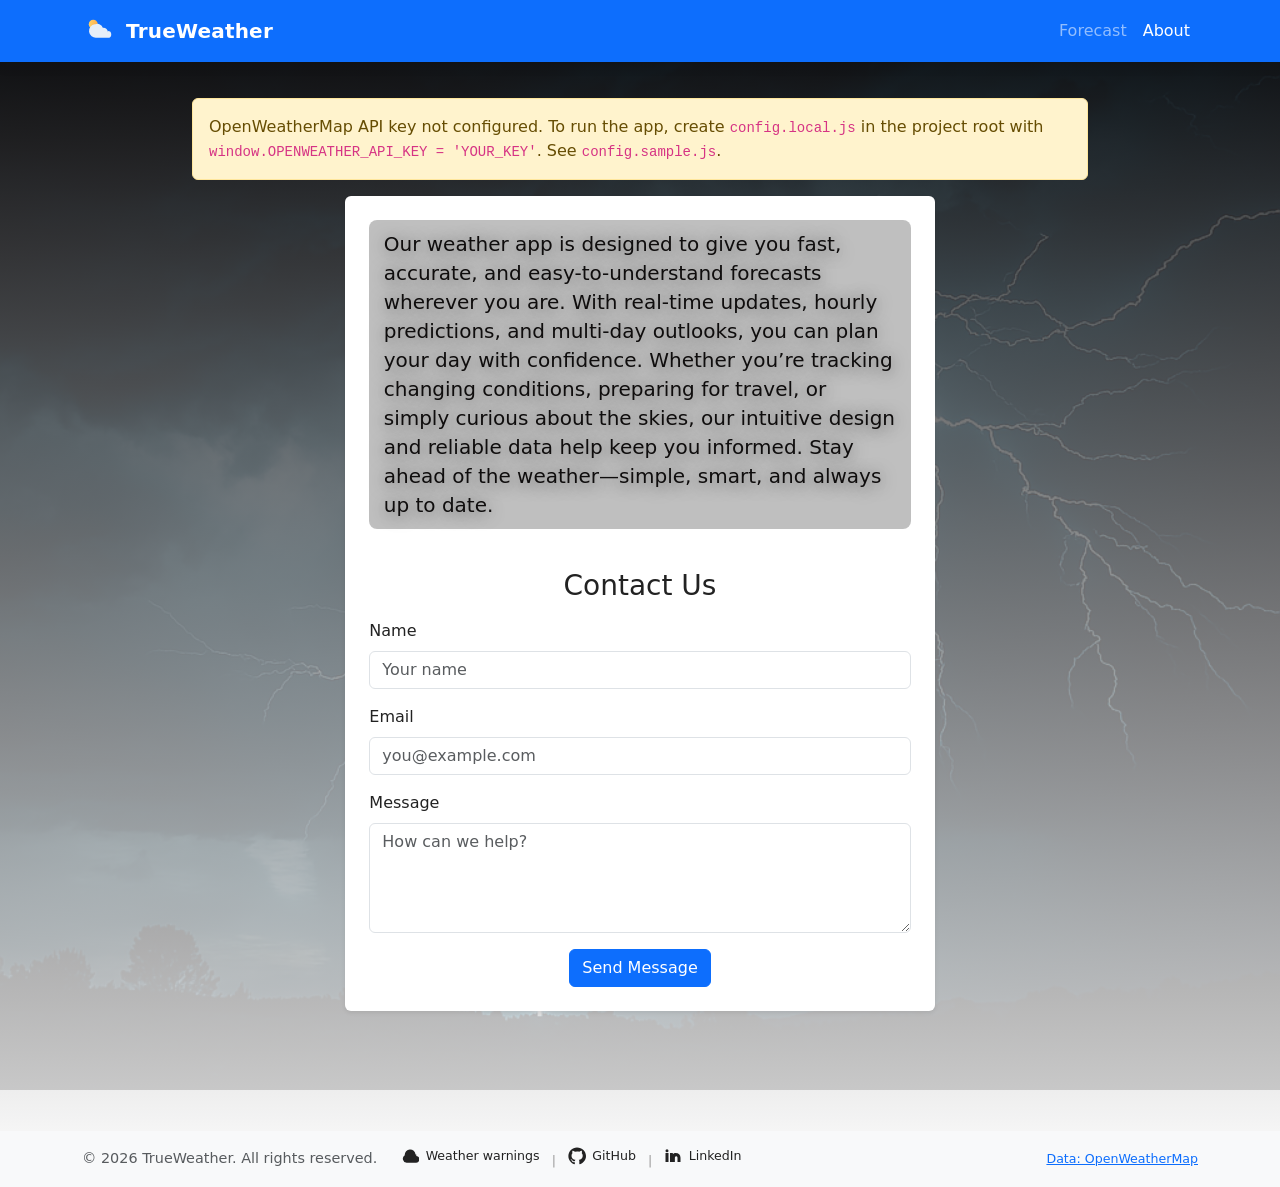
==== about.html @ b5f8548d "Remove USER_STORIES.md and weather-card.html; add about.html with contact form and updated navigatio" ====
<!doctype html>
<html lang="en">

<head>
  <meta charset="utf-8" />
  <meta name="viewport" content="width=device-width, initial-scale=1" />
  <title>Weather Card - Weather App</title>
  <link href="https://cdn.jsdelivr.net/npm/bootstrap@5.3.2/dist/css/bootstrap.min.css" rel="stylesheet">
  <link href="assets/css/styles.css" rel="stylesheet">
</head>

<body class="hero-bg"
  style="background: linear-gradient(180deg, rgba(7,7,8,0.85) 0%, rgba(255,255,255,0.85) 100%), url('assets/images/hero1.png') center/cover no-repeat fixed;">
  <header>
    <nav class="navbar navbar-expand-lg navbar-dark bg-primary mb-4 sticky-top">
      <div class="container">
        <a class="navbar-brand" href="index.html">
          <span class="brand-logo" aria-hidden="true">
            <svg viewBox="0 0 64 64" xmlns="http://www.w3.org/2000/svg" role="img" aria-label="Weather logo">
              <defs>
                <linearGradient id="g1" x1="0" x2="1">
                  <stop offset="0" stop-color="#ffd166" />
                  <stop offset="1" stop-color="#ffaf4d" />
                </linearGradient>
              </defs>
              <g>
                <circle cx="20" cy="20" r="8" fill="url(#g1)" />
                <path
                  d="M46 34a8 8 0 0 0-8-8 9 9 0 0 0-1 .06A10 10 0 0 0 24 20a11 11 0 0 0-1 .06A8 8 0 1 0 26 44h20a6 6 0 0 0 0-12z"
                  fill="#e6eef8" />
              </g>
            </svg>
          </span>
          <span class="brand-text">TrueWeather</span>
        </a>
        <button class="navbar-toggler" type="button" data-bs-toggle="collapse" data-bs-target="#navMenu"
          aria-controls="navMenu" aria-expanded="false" aria-label="Toggle navigation">
          <span class="navbar-toggler-icon"></span>
        </button>
        <div class="collapse navbar-collapse" id="navMenu">
          <ul class="navbar-nav ms-auto">
            <li class="nav-item"><a class="nav-link" href="index.html">Forecast</a></li>
            <li class="nav-item"><a class="nav-link active" aria-current="page" href="about.html">About</a>
            </li>
          </ul>
        </div>
      </div>
    </nav>
  </header>

  <main class="container mb-5">
    <div class="row justify-content-center">
      <div class="col-12 col-md-10 col-lg-8">
        <div class="p-4 bg-white bg-opacity-85 rounded shadow-sm">
          <p class="lead hero-lead mb-4">Our weather app is designed to give you fast, accurate, and easy-to-understand
            forecasts wherever you are. With real-time updates, hourly predictions, and multi-day outlooks, you can plan
            your day with confidence. Whether you’re tracking changing conditions, preparing for travel, or simply
            curious about the skies, our intuitive design and reliable data help keep you informed.
            Stay ahead of the weather—simple, smart, and always up to date.</p>
          <div id="contact-form-wrapper" class="mx-auto" style="max-width:720px;">
            <h3 class="mt-3 mb-3 text-center">Contact Us</h3>
            <div id="contact-feedback"></div>
            <form id="contact-form" novalidate>
              <div class="mb-3">
                <label for="contact-name" class="form-label">Name</label>
                <input type="text" class="form-control" id="contact-name" placeholder="Your name" required>
                <div class="invalid-feedback">Please enter your name.</div>
              </div>
              <div class="mb-3">
                <label for="contact-email" class="form-label">Email</label>
                <input type="email" class="form-control" id="contact-email" placeholder="you@example.com" required>
                <div class="invalid-feedback">Please enter a valid email address.</div>
              </div>
              <div class="mb-3">
                <label for="contact-message" class="form-label">Message</label>
                <textarea class="form-control" id="contact-message" rows="4" placeholder="How can we help?" required></textarea>
                <div class="invalid-feedback">Please enter a message.</div>
              </div>
              <div class="d-flex justify-content-center">
                <button type="submit" class="btn btn-primary">Send Message</button>
              </div>
            </form>
          </div>
        </div>
      </div>
    </div>
  </main>

    <footer class="bg-light py-3 mt-4">
      <div class="container d-flex flex-column flex-md-row align-items-center gap-2">
        <div class="text-muted">&copy; <span id="year"></span> TrueWeather. All rights reserved.</div>
        <div class="ms-md-3 small footer-links">
          <a href="https://www.metoffice.gov.uk/weather/warnings-and-advice" target="_blank" rel="noopener">
            <svg class="footer-icon" viewBox="0 0 24 24" aria-hidden="true"><path d="M19.35 10.04A7 7 0 0 0 5 10.9 5.5 5.5 0 0 0 7.5 21h12a4.5 4.5 0 0 0 .89-8.96 6.98 6.98 0 0 0-.04-2z"/></svg>
            <span>Weather warnings</span>
          </a>
          <span class="sep">|</span>
          <a href="https://github.com/lewis1190/weather-app-hackathon-team-3" target="_blank" rel="noopener">
            <svg class="footer-icon" viewBox="0 0 24 24" aria-hidden="true"><path d="M12 .5C5.65.5.5 5.65.5 12c0 5.08 3.29 9.39 7.86 10.91.58.11.79-.25.79-.56 0-.28-.01-1.02-.02-2-3.2.7-3.88-1.54-3.88-1.54-.53-1.36-1.3-1.72-1.3-1.72-1.06-.72.08-.71.08-.71 1.17.08 1.79 1.2 1.79 1.2 1.04 1.78 2.73 1.27 3.4.97.11-.76.41-1.27.75-1.56-2.55-.29-5.24-1.28-5.24-5.72 0-1.26.45-2.29 1.2-3.1-.12-.29-.52-1.46.11-3.04 0 0 .98-.31 3.2 1.18a11.1 11.1 0 0 1 2.92-.39c.99.01 1.99.13 2.92.39 2.22-1.49 3.2-1.18 3.2-1.18.64 1.58.24 2.75.12 3.04.75.81 1.2 1.84 1.2 3.1 0 4.45-2.7 5.43-5.27 5.71.42.36.79 1.08.79 2.18 0 1.57-.01 2.84-.01 3.23 0 .31.21.68.8.56C20.71 21.39 24 17.08 24 12c0-6.35-5.15-11.5-12-11.5z"/></svg>
            <span>GitHub</span>
          </a>
          <span class="sep">|</span>
          <a href="https://www.linkedin.com/" target="_blank" rel="noopener">
            <svg class="footer-icon" viewBox="0 0 24 24" aria-hidden="true"><path d="M4 3a2 2 0 1 1 0 4 2 2 0 0 1 0-4zM2 8h4v12H2zM8 8h3.8v1.7h.1c.5-.9 1.7-1.8 3.5-1.8C19.6 8 22 9.9 22 14.2V20h-4v-5.1c0-1.2-.04-2.7-1.6-2.7-1.6 0-1.9 1.3-1.9 2.6V20H8z"/></svg>
            <span>LinkedIn</span>
          </a>
        </div>
        <div class="ms-md-auto small">
          <a href="https://openweathermap.org/" target="_blank" rel="noopener">Data: OpenWeatherMap</a>
        </div>
      </div>
    </footer>

  <script>document.getElementById('year').textContent = new Date().getFullYear();</script>
  <script src="https://cdn.jsdelivr.net/npm/bootstrap@5.3.2/dist/js/bootstrap.bundle.min.js"></script>
  <script src="config.local.js"></script>
  <script src="js/app.js"></script>
  <script>
    // Front-end contact form handling (no back-end integration)
    (function () {
      const form = document.getElementById('contact-form');
      const feedback = document.getElementById('contact-feedback');
      if (!form) return;
      form.addEventListener('submit', (e) => {
        e.preventDefault();
        // basic validation
        let valid = true;
        const name = document.getElementById('contact-name');
        const email = document.getElementById('contact-email');
        const msg = document.getElementById('contact-message');
        [name, email, msg].forEach((el) => {
          if (!el) return;
          if (!el.checkValidity()) {
            el.classList.add('is-invalid');
            valid = false;
          } else {
            el.classList.remove('is-invalid');
          }
        });
        if (!valid) return;
        // show success feedback
        feedback.innerHTML = `<div class="alert alert-success" role="alert">Thanks, ${name.value.trim() || 'friend'} — your message was prepared locally and would be sent to our team in a production build.</div>`;
        form.reset();
      });
      // remove validation state on input
      ['contact-name','contact-email','contact-message'].forEach(id => {
        const el = document.getElementById(id);
        if (!el) return;
        el.addEventListener('input', () => el.classList.remove('is-invalid'));
      });
    })();
  </script>
</body>

</html>
---- assets/css/styles.css ----
body {
  background: #f6f8fa;
}

footer .container { font-size: 0.9rem; }

@media (max-width: 576px) {
  footer .container { text-align: center; }
}

/* Enhanced styling */
:root{
  --bg: #f6f8fa;
  --card-bg: #ffffff;
  --muted: #6c757d;
  --primary: #0d6efd;
  --accent: #e9f2ff;
  --glass: rgba(255,255,255,0.7);
  --radius: 12px;
  --max-width: 920px;
}

body {
  background: linear-gradient(180deg, var(--bg) 0%, #ffffff 100%);
  font-family: Inter, system-ui, -apple-system, "Segoe UI", Roboto, "Helvetica Neue", Arial;
  color: #222;
  -webkit-font-smoothing: antialiased;
  -moz-osx-font-smoothing: grayscale;
}

/* Optional hero background image. Add the class `hero-bg` to the <body> to enable. */
body.hero-bg {
  background: linear-gradient(180deg, rgba(7, 7, 8, 0.85) 0%, rgba(255,255,255,0.85) 100%), url("../images/hero1.png") center/cover no-repeat fixed;
}

/* Style for prominent paragraph when hero background is enabled */
.hero-lead {
  color: #0f0d0d;
  text-shadow: 0 2px 16px rgba(0,0,0,0.55);
  background: rgba(0,0,0,0.25);
  padding: 0.6rem 0.9rem;
  border-radius: 8px;
  display: inline-block;
  line-height: 1.45;
  max-width: 100%;
}

@media (max-width: 576px) {
  .hero-lead { display: block; padding: 0.5rem; }
}

main.container { max-width: var(--max-width); padding-bottom: 3rem; }

.navbar-brand { font-weight: 600; letter-spacing: 0.2px; }

/* Brand logo styling */
.navbar-brand { display: inline-flex; align-items: center; gap: 0.5rem; }
.navbar-brand .brand-logo svg { width: 36px; height: 36px; display: block; }
.navbar-brand .brand-text { font-weight: 600; color: #fff; }
.navbar-dark .navbar-brand .brand-text { color: #fff; }
.navbar-light .navbar-brand .brand-text { color: #222; }

/* Controls row: keep search, location, refresh, auto-refresh and interval on one line */
.controls-row {
  display: flex;
  align-items: center;
  gap: 0.5rem;
  flex-wrap: nowrap;
  overflow-x: auto;
}
.controls-row .input-wrapper { flex: 1 1 0; min-width: 260px; }
.controls-row .input-group { width: 100%; }
.controls-row .btn { white-space: nowrap; }
.controls-row .form-check { margin: 0; white-space: nowrap; }
.controls-row select { flex: 0 0 auto; }

/* Make certain control labels/buttons use white text for visibility on dark hero */
#loc-btn { color: #fff; }
.form-check-label[for="auto-refresh"],
.form-check-label[for="heatmap-toggle"] {
  color: #fff;
}

/* Small screens: allow wrapping to avoid overflow */
@media (max-width: 420px) {
  .controls-row { flex-wrap: wrap; }
  .controls-row .input-wrapper { min-width: 160px; }
  .controls-row .form-check { width: 100%; }
}

/* Heatmap styles */
#heatmap-container {
  position: relative;
  width: 100%;
  min-height: 220px;
  border-radius: 12px;
  overflow: hidden;
  background: linear-gradient(180deg, rgba(230,240,255,0.6), rgba(240,248,255,0.4));
  box-shadow: inset 0 1px 0 rgba(255,255,255,0.6);
  /* Constrain the heatmap so it doesn't overlap the footer on short pages */
  max-height: calc(100vh - 260px);
}
#heatmap-container canvas {
  display: block;
  width: 100%;
  height: auto;
  max-height: 100%;
}
.heatmap-overlay {
  position: absolute;
  left: 12px;
  bottom: 8px;
  font-size: 0.85rem;
}
.heatmap-switch { display:flex; align-items:center; gap:0.5rem; }

/* Map container */
#map {
  width: 100%;
  height: 360px;
  border-radius: 12px;
  box-shadow: 0 8px 24px rgba(15,23,42,0.06);
  margin-bottom: 0.75rem;
}

@media (max-width: 576px) {
  #map { height: 240px; }
}

/* Canvas overlay on top of the Leaflet map */
.leaflet-heatmap-canvas {
  position: absolute;
  top: 0;
  left: 0;
  width: 100%;
  height: 100%;
  pointer-events: none; /* allow map interactions through the canvas */
}

/* Hero video displayed inside the map container */
#map { position: relative; }
.map-hero {
  position: absolute;
  inset: 0;
  width: 100%;
  height: 100%;
  object-fit: cover;
  object-position: center;
  opacity: 0.95;
  pointer-events: none;
}

@media (max-width: 576px) {
  .map-hero { opacity: 0.95; }
}

.input-group .form-control {
  border-top-left-radius: 8px;
  border-bottom-left-radius: 8px;
  box-shadow: none;
}

.input-group .btn {
  border-top-right-radius: 8px;
  border-bottom-right-radius: 8px;
}

#search-btn { min-width: 90px; }

#weather-card {
  background: linear-gradient(180deg, rgba(255,255,255,0.8), rgba(255,255,255,0.95));
  border-radius: var(--radius);
  padding: 0.25rem;
  box-shadow: 0 8px 24px rgba(15, 23, 42, 0.08);
  transition: transform 180ms ease, box-shadow 180ms ease;
}

#weather-card:hover { transform: translateY(-4px); box-shadow: 0 18px 40px rgba(15,23,42,0.12); }

#weather-card .card-body { padding: 1.25rem 1.5rem; display:flex; gap:1rem; align-items:center; }

#weather-city { font-size: 1.25rem; font-weight: 600; }
#weather-desc { text-transform: capitalize; }
#weather-temp { font-weight: 700; color: var(--primary); }

.weather-right { text-align: right; min-width: 110px; }

#weather-icon { width: 96px; height: 96px; }

.form-check.form-switch { display:flex; align-items:center; gap:0.5rem; }

.alert { margin-bottom: 1rem; }

/* Small-screen tweaks */
@media (max-width: 576px) {
  .input-group .btn { font-size: 0.9rem; }
  #weather-card .card-body { padding: 1rem; flex-direction: column; }
  .weather-right { text-align: center; width:100%; }
}

/* Layout: ensure footer sits at the bottom when page content is short */
html, body { height: auto; }
body { display: flex; flex-direction: column; min-height: 100vh; }
main.container { flex: 1 0 auto; }
footer { margin-top: auto; }

/* Utility */
.muted { color: var(--muted); }

/* 5-day forecast card styles */
.forecast-card {
  background: rgba(255,255,255,0.9);
  border-radius: 10px;
  box-shadow: 0 6px 18px rgba(15,23,42,0.06);
  min-width: 120px;
  max-width: 180px;
  text-align: center;
}
.forecast-card img { display: block; margin: 0 auto 6px; }
.forecast-card .small { text-transform: capitalize; }

/* Ensure the inline search response fits within the main container */
#search-response {
  display: block;
  max-width: var(--max-width);
  margin: 0.35rem auto 0;
  text-align: center;
  word-break: break-word;
}

/* Forecast container: keep cards wrapped and centered within main */
#forecast-5day {
  align-items: stretch;
  justify-content: flex-start;
}
@media (max-width: 768px) {
  #forecast-5day { justify-content: center; }
}

/* Sticky navbar styling (applies when nav uses Bootstrap's sticky-top) */
.navbar.sticky-top {
  position: sticky; /* ensure fallback */
  top: 0;
  z-index: 1030;
  box-shadow: 0 4px 12px rgba(15,23,42,0.08);
  backdrop-filter: saturate(120%) blur(4px);
}

/* Prevent page content from being hidden under the sticky nav on small viewports */
main.container { padding-top: 0.75rem; }

/* Make the forecast/hero image responsive: scale to container but cap width */
#site-logo {
  display: block;
  width: 100%;
  max-width: 520px;
  height: auto;
  margin-left: auto;
  margin-right: auto;
}

/* Footer icon styles */
.footer-links a { display: inline-flex; align-items: center; gap: 0.4rem; color: inherit; text-decoration: none; }
.footer-icon { width: 18px; height: 18px; display: inline-block; flex: 0 0 18px; fill: currentColor; }
.footer-links .sep { margin: 0 0.5rem; color: #999; }
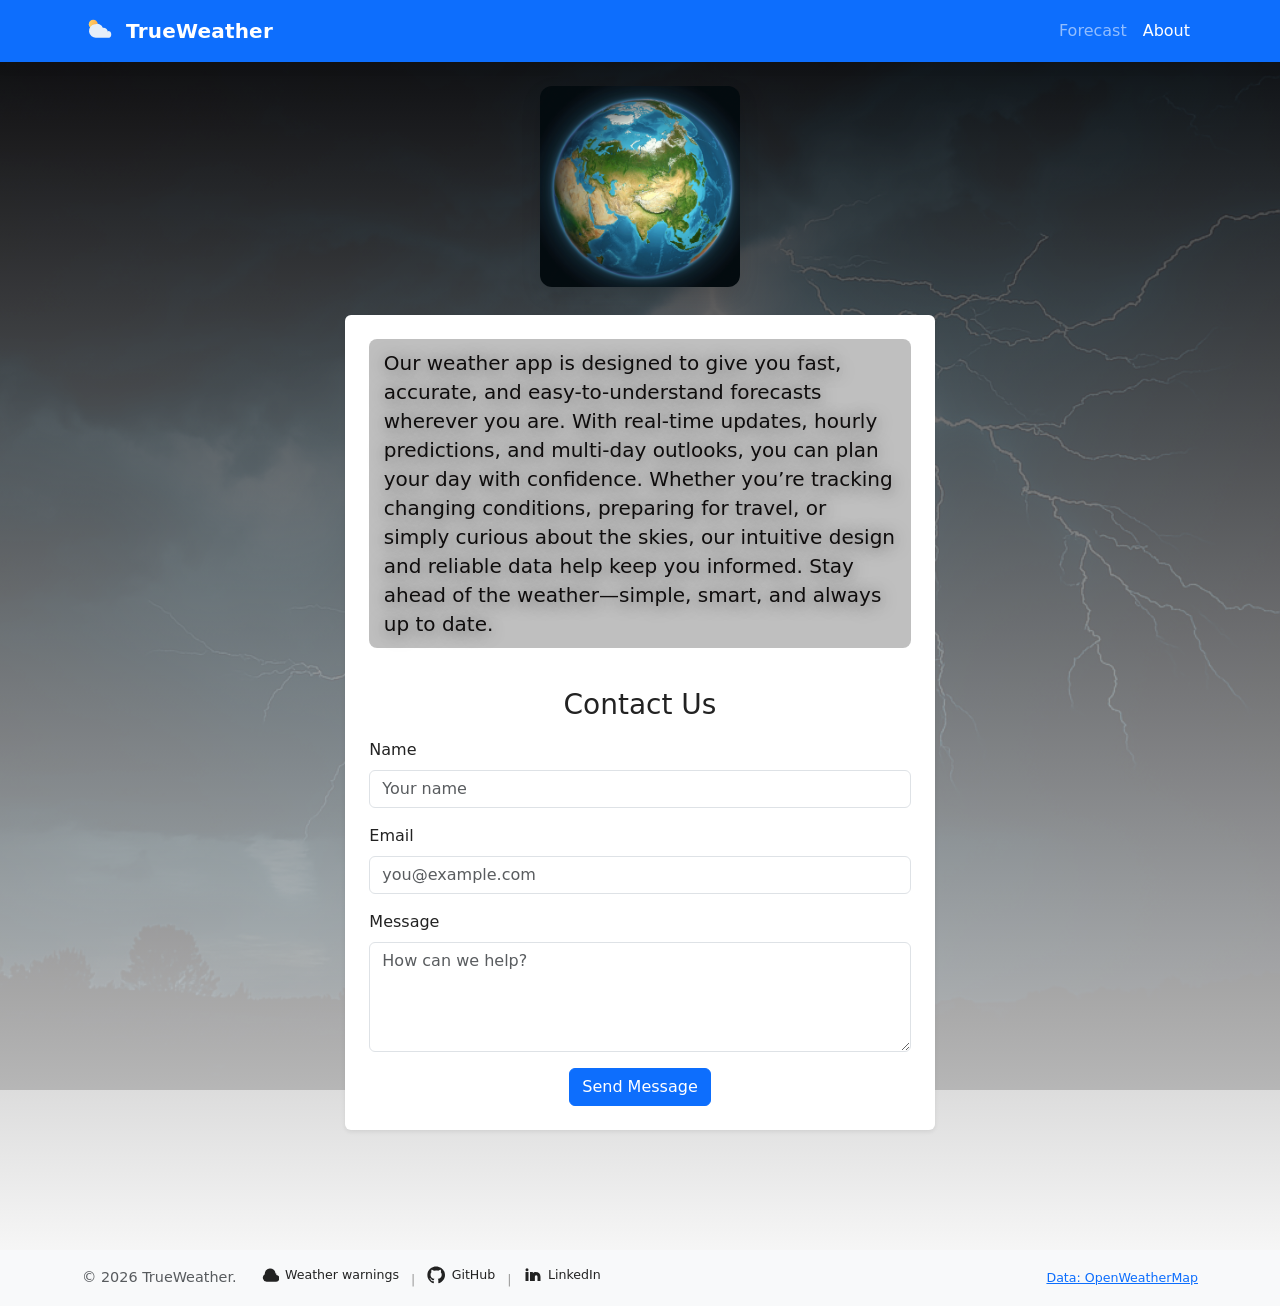
==== commit f492974f: "feat: Enhance About Page and Add Weather Forecast Features - Updated `about.html` to improve layout " ====
--- a/about.html
+++ b/about.html
@@ -2,8 +2,8 @@
 <html lang="en">
 
 <head>
-  <meta charset="utf-8" />
-  <meta name="viewport" content="width=device-width, initial-scale=1" />
+  <meta charset="utf-8">
+  <meta name="viewport" content="width=device-width, initial-scale=1">
   <title>Weather Card - Weather App</title>
   <link href="https://cdn.jsdelivr.net/npm/bootstrap@5.3.2/dist/css/bootstrap.min.css" rel="stylesheet">
   <link href="assets/css/styles.css" rel="stylesheet">
@@ -48,6 +48,11 @@
     </nav>
   </header>
 
+  <div class="row justify-content-center mb-3">
+    <div class="col-12 text-center">
+      <img src="assets/images/globe2.png" id="about-globe" alt="Globe" class="mx-auto d-block" style="max-width:200px;">
+    </div>
+  </div>
   <main class="container mb-5">
     <div class="row justify-content-center">
       <div class="col-12 col-md-10 col-lg-8">
@@ -88,7 +93,7 @@
 
     <footer class="bg-light py-3 mt-4">
       <div class="container d-flex flex-column flex-md-row align-items-center gap-2">
-        <div class="text-muted">&copy; <span id="year"></span> TrueWeather. All rights reserved.</div>
+        <div class="text-muted">&copy; <span id="year"></span> TrueWeather.</div>
         <div class="ms-md-3 small footer-links">
           <a href="https://www.metoffice.gov.uk/weather/warnings-and-advice" target="_blank" rel="noopener">
             <svg class="footer-icon" viewBox="0 0 24 24" aria-hidden="true"><path d="M19.35 10.04A7 7 0 0 0 5 10.9 5.5 5.5 0 0 0 7.5 21h12a4.5 4.5 0 0 0 .89-8.96 6.98 6.98 0 0 0-.04-2z"/></svg>
@@ -113,7 +118,6 @@
 
   <script>document.getElementById('year').textContent = new Date().getFullYear();</script>
   <script src="https://cdn.jsdelivr.net/npm/bootstrap@5.3.2/dist/js/bootstrap.bundle.min.js"></script>
-  <script src="config.local.js"></script>
   <script src="js/app.js"></script>
   <script>
     // Front-end contact form handling (no back-end integration)
--- a/assets/css/styles.css
+++ b/assets/css/styles.css
@@ -237,6 +237,55 @@
   #forecast-5day { justify-content: center; }
 }
 
+/* Today's Weather section styling */
+#weatherToday { padding-top: 0.8rem; padding-bottom: 1.2rem; margin-top: -0.8rem; }
+#weatherToday .display-5 { font-size: 1.6rem; font-weight: 700; color: #fff; text-shadow: 0 6px 18px rgba(0,0,0,0.45); }
+
+/* Large buttons used for view toggles */
+.btn-xl { padding: 0.6rem 1.05rem; font-size: 1rem; border-radius: 10px; }
+.btn-blue { background: linear-gradient(180deg, #6d7073, #7f95c3); color: #fff; border: none; }
+.btn-blue:hover { filter: brightness(0.98); }
+.btn-blue.active, .btn-blue:active, .btn-blue[aria-pressed="true"] { box-shadow: 0 8px 24px rgba(13,110,253,0.18); transform: translateY(-2px); }
+
+/* Equal-width view toggle buttons (Hourly / Daily / Weekly) */
+.view-toggle-group { display:flex; justify-content:center; align-items:center; gap:0.75rem; margin-bottom: 1rem; }
+.view-toggle-group .btn { flex: 0 0 140px; white-space: nowrap; text-align: center; }
+
+@media (max-width: 576px) {
+  .view-toggle-group { gap: 0.5rem; }
+  .view-toggle-group .btn { flex: 1 1 auto; min-width: 0; }
+}
+
+/* Weather card container: center and limit width for today's card */
+#weatherCardContainer { width: 100%; display:flex; justify-content:center; margin-top: 0.5rem; }
+#weather-card { width: 100%; max-width: 820px; }
+
+/* Globe image: rounded and subtle shadow */
+#globe-img { border-radius: 12px; box-shadow: 0 8px 20px rgba(0,0,0,0.12); object-fit: cover; }
+
+/* About page globe2 styling (used in hero-lead) */
+#about-globe { border-radius: 12px; box-shadow: 0 8px 20px rgba(0,0,0,0.12); object-fit: cover; }
+
+/* Hourly forecast row: horizontally scrollable with nice spacing */
+#forecast-hourly { align-items: center; padding: 0.5rem; gap: 0.5rem; }
+#forecast-hourly .forecast-card { min-width: 96px; max-width: 110px; padding: 0.6rem; box-shadow: 0 6px 18px rgba(15,23,42,0.06); }
+#forecast-hourly { overflow-x: auto; -webkit-overflow-scrolling: touch; }
+#forecast-hourly::-webkit-scrollbar { height: 8px; }
+#forecast-hourly::-webkit-scrollbar-thumb { background: rgba(0,0,0,0.12); border-radius: 6px; }
+
+/* Weekly forecast tweaks: slightly larger cards */
+#forecast-weekly .forecast-card { min-width: 140px; max-width: 180px; }
+
+/* Small helper styles for card subtexts */
+.forecast-card .h5 { margin: 0; font-size: 1.05rem; }
+.forecast-card .text-muted { font-size: 0.85rem; }
+
+@media (max-width: 576px) {
+  .btn-xl { padding: 0.45rem 0.8rem; font-size: 0.95rem; }
+  #weather-card .card-body { gap: 0.6rem; }
+  #weather-icon { width: 76px; height: 76px; }
+}
+
 /* Sticky navbar styling (applies when nav uses Bootstrap's sticky-top) */
 .navbar.sticky-top {
   position: sticky; /* ensure fallback */
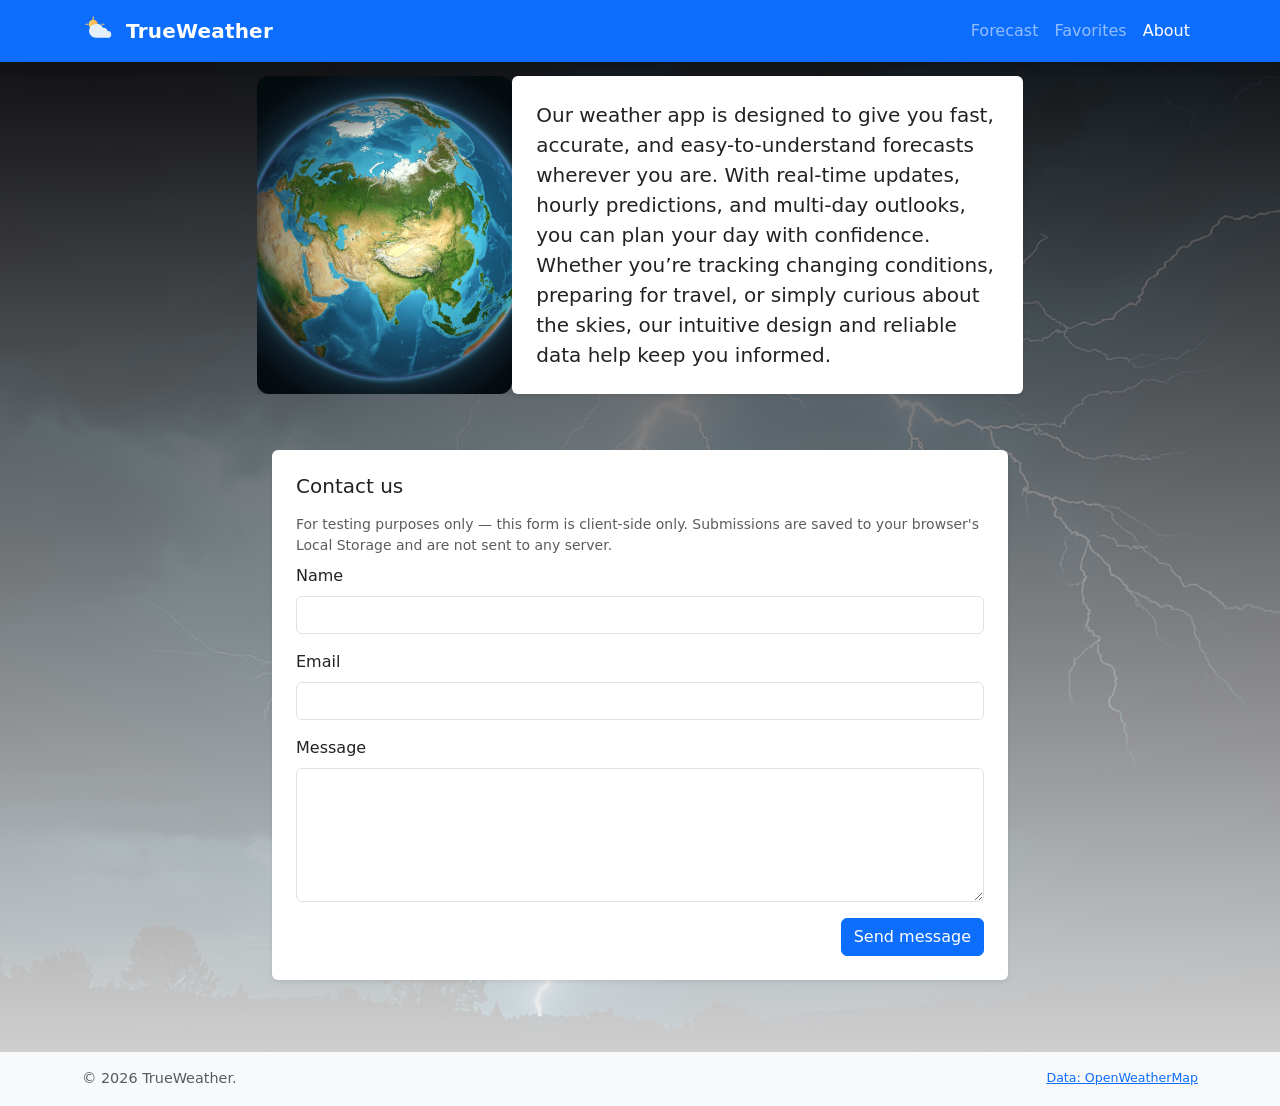
==== commit e08bfdeb: "Refactor styles and remove heatmap feature; add favorites functionality - Updated CSS to adjust layo" ====
--- a/about.html
+++ b/about.html
@@ -4,18 +4,18 @@
 <head>
   <meta charset="utf-8">
   <meta name="viewport" content="width=device-width, initial-scale=1">
-  <title>Weather Card - Weather App</title>
+  <title>About — TrueWeather</title>
   <link href="https://cdn.jsdelivr.net/npm/bootstrap@5.3.2/dist/css/bootstrap.min.css" rel="stylesheet">
   <link href="assets/css/styles.css" rel="stylesheet">
 </head>
 
-<body class="hero-bg"
-  style="background: linear-gradient(180deg, rgba(7,7,8,0.85) 0%, rgba(255,255,255,0.85) 100%), url('assets/images/hero1.png') center/cover no-repeat fixed;">
+<body class="hero-bg">
   <header>
-    <nav class="navbar navbar-expand-lg navbar-dark bg-primary mb-4 sticky-top">
+    <nav class="navbar navbar-expand-lg navbar-dark bg-primary sticky-top">
       <div class="container">
         <a class="navbar-brand" href="index.html">
           <span class="brand-logo" aria-hidden="true">
+            <!-- Simple sun + cloud SVG logo (keeps same visuals as index) -->
             <svg viewBox="0 0 64 64" xmlns="http://www.w3.org/2000/svg" role="img" aria-label="Weather logo">
               <defs>
                 <linearGradient id="g1" x1="0" x2="1">
@@ -25,6 +25,12 @@
               </defs>
               <g>
                 <circle cx="20" cy="20" r="8" fill="url(#g1)" />
+                <g fill="#ffc857">
+                  <rect x="19" y="6" width="2" height="6" rx="1" transform="rotate(0 20 9)" />
+                  <rect x="19" y="34" width="2" height="6" rx="1" transform="rotate(0 20 37)" />
+                  <rect x="6" y="19" width="6" height="2" rx="1" transform="rotate(0 9 20)" />
+                  <rect x="34" y="19" width="6" height="2" rx="1" transform="rotate(0 37 20)" />
+                </g>
                 <path
                   d="M46 34a8 8 0 0 0-8-8 9 9 0 0 0-1 .06A10 10 0 0 0 24 20a11 11 0 0 0-1 .06A8 8 0 1 0 26 44h20a6 6 0 0 0 0-12z"
                   fill="#e6eef8" />
@@ -33,124 +39,193 @@
           </span>
           <span class="brand-text">TrueWeather</span>
         </a>
+
         <button class="navbar-toggler" type="button" data-bs-toggle="collapse" data-bs-target="#navMenu"
           aria-controls="navMenu" aria-expanded="false" aria-label="Toggle navigation">
           <span class="navbar-toggler-icon"></span>
         </button>
+
         <div class="collapse navbar-collapse" id="navMenu">
           <ul class="navbar-nav ms-auto">
             <li class="nav-item"><a class="nav-link" href="index.html">Forecast</a></li>
-            <li class="nav-item"><a class="nav-link active" aria-current="page" href="about.html">About</a>
-            </li>
+            <li class="nav-item"><a class="nav-link" href="#" id="favorites-link">Favorites</a></li>
+            <li class="nav-item"><a class="nav-link active" aria-current="page" href="about.html">About</a></li>
           </ul>
         </div>
       </div>
     </nav>
   </header>
 
-  <div class="row justify-content-center mb-3">
-    <div class="col-12 text-center">
-      <img src="assets/images/globe2.png" id="about-globe" alt="Globe" class="mx-auto d-block" style="max-width:200px;">
-    </div>
-  </div>
   <main class="container mb-5">
     <div class="row justify-content-center">
-      <div class="col-12 col-md-10 col-lg-8">
-        <div class="p-4 bg-white bg-opacity-85 rounded shadow-sm">
-          <p class="lead hero-lead mb-4">Our weather app is designed to give you fast, accurate, and easy-to-understand
-            forecasts wherever you are. With real-time updates, hourly predictions, and multi-day outlooks, you can plan
-            your day with confidence. Whether you’re tracking changing conditions, preparing for travel, or simply
-            curious about the skies, our intuitive design and reliable data help keep you informed.
-            Stay ahead of the weather—simple, smart, and always up to date.</p>
-          <div id="contact-form-wrapper" class="mx-auto" style="max-width:720px;">
-            <h3 class="mt-3 mb-3 text-center">Contact Us</h3>
-            <div id="contact-feedback"></div>
-            <form id="contact-form" novalidate>
-              <div class="mb-3">
-                <label for="contact-name" class="form-label">Name</label>
-                <input type="text" class="form-control" id="contact-name" placeholder="Your name" required>
-                <div class="invalid-feedback">Please enter your name.</div>
-              </div>
-              <div class="mb-3">
-                <label for="contact-email" class="form-label">Email</label>
-                <input type="email" class="form-control" id="contact-email" placeholder="you@example.com" required>
-                <div class="invalid-feedback">Please enter a valid email address.</div>
-              </div>
-              <div class="mb-3">
-                <label for="contact-message" class="form-label">Message</label>
-                <textarea class="form-control" id="contact-message" rows="4" placeholder="How can we help?" required></textarea>
-                <div class="invalid-feedback">Please enter a message.</div>
-              </div>
-              <div class="d-flex justify-content-center">
-                <button type="submit" class="btn btn-primary">Send Message</button>
-              </div>
-            </form>
+      <div class="col-12 col-md-10 col-lg-10">
+        <div class="row about-two-col align-items-stretch">
+          <div class="col-12 col-md-4 d-flex p-0">
+            <img src="assets/images/globe2.png" id="about-globe" class="img-fluid about-globe m-0" alt="Globe">
+          </div>
+          <div class="col-12 col-md-8 d-flex">
+            <div class="about-content-box p-4 bg-white bg-opacity-85 rounded shadow-sm w-100 d-flex align-items-center">
+              <p class="lead mb-0">
+                Our weather app is designed to give you fast, accurate, and easy-to-understand
+                forecasts wherever you are. With real-time updates, hourly predictions, and multi-day outlooks,
+                you can plan your day with confidence. Whether you’re tracking changing conditions,
+                preparing for travel, or simply curious about the skies, our intuitive design and reliable data help keep you informed.
+              </p>
+            </div>
           </div>
         </div>
       </div>
     </div>
   </main>
 
-    <footer class="bg-light py-3 mt-4">
-      <div class="container d-flex flex-column flex-md-row align-items-center gap-2">
-        <div class="text-muted">&copy; <span id="year"></span> TrueWeather.</div>
-        <div class="ms-md-3 small footer-links">
-          <a href="https://www.metoffice.gov.uk/weather/warnings-and-advice" target="_blank" rel="noopener">
-            <svg class="footer-icon" viewBox="0 0 24 24" aria-hidden="true"><path d="M19.35 10.04A7 7 0 0 0 5 10.9 5.5 5.5 0 0 0 7.5 21h12a4.5 4.5 0 0 0 .89-8.96 6.98 6.98 0 0 0-.04-2z"/></svg>
-            <span>Weather warnings</span>
-          </a>
-          <span class="sep">|</span>
-          <a href="https://github.com/lewis1190/weather-app-hackathon-team-3" target="_blank" rel="noopener">
-            <svg class="footer-icon" viewBox="0 0 24 24" aria-hidden="true"><path d="M12 .5C5.65.5.5 5.65.5 12c0 5.08 3.29 9.39 7.86 10.91.58.11.79-.25.79-.56 0-.28-.01-1.02-.02-2-3.2.7-3.88-1.54-3.88-1.54-.53-1.36-1.3-1.72-1.3-1.72-1.06-.72.08-.71.08-.71 1.17.08 1.79 1.2 1.79 1.2 1.04 1.78 2.73 1.27 3.4.97.11-.76.41-1.27.75-1.56-2.55-.29-5.24-1.28-5.24-5.72 0-1.26.45-2.29 1.2-3.1-.12-.29-.52-1.46.11-3.04 0 0 .98-.31 3.2 1.18a11.1 11.1 0 0 1 2.92-.39c.99.01 1.99.13 2.92.39 2.22-1.49 3.2-1.18 3.2-1.18.64 1.58.24 2.75.12 3.04.75.81 1.2 1.84 1.2 3.1 0 4.45-2.7 5.43-5.27 5.71.42.36.79 1.08.79 2.18 0 1.57-.01 2.84-.01 3.23 0 .31.21.68.8.56C20.71 21.39 24 17.08 24 12c0-6.35-5.15-11.5-12-11.5z"/></svg>
-            <span>GitHub</span>
-          </a>
-          <span class="sep">|</span>
-          <a href="https://www.linkedin.com/" target="_blank" rel="noopener">
-            <svg class="footer-icon" viewBox="0 0 24 24" aria-hidden="true"><path d="M4 3a2 2 0 1 1 0 4 2 2 0 0 1 0-4zM2 8h4v12H2zM8 8h3.8v1.7h.1c.5-.9 1.7-1.8 3.5-1.8C19.6 8 22 9.9 22 14.2V20h-4v-5.1c0-1.2-.04-2.7-1.6-2.7-1.6 0-1.9 1.3-1.9 2.6V20H8z"/></svg>
-            <span>LinkedIn</span>
-          </a>
-        </div>
-        <div class="ms-md-auto small">
-          <a href="https://openweathermap.org/" target="_blank" rel="noopener">Data: OpenWeatherMap</a>
-        </div>
-      </div>
-    </footer>
+  <!-- Contact form (added below the about section) -->
+  <section class="container mb-5">
+    <div class="row justify-content-center">
+      <div class="col-12 col-md-8">
+        <form id="contact-form" class="contact-card p-4 bg-white bg-opacity-95 rounded shadow-sm" novalidate>
+          <h3 class="h5 mb-3">Contact us</h3>
+          <p class="small text-muted mb-2">For testing purposes only — this form is client-side only. Submissions are saved to your browser's Local Storage and are not sent to any server.</p>
+          <div id="contact-feedback" aria-live="polite" class="mb-2"></div>
+
+          <div class="mb-3">
+            <label for="contact-name" class="form-label">Name</label>
+            <input id="contact-name" type="text" class="form-control" required>
+          </div>
+
+          <div class="mb-3">
+            <label for="contact-email" class="form-label">Email</label>
+            <input id="contact-email" type="email" class="form-control" required>
+          </div>
+
+          <div class="mb-3">
+            <label for="contact-message" class="form-label">Message</label>
+            <textarea id="contact-message" rows="5" class="form-control" required></textarea>
+          </div>
+
+          <div class="d-flex justify-content-end">
+            <button type="submit" class="btn btn-primary">Send message</button>
+          </div>
+        </form>
+      </div>
+    </div>
+  </section>
+
+  <footer class="bg-light py-3 mt-4">
+    <div class="container d-flex flex-column flex-md-row align-items-center gap-2">
+      <div class="text-muted">&copy; <span id="year"></span> TrueWeather.</div>
+      <div class="ms-md-auto small">
+        <a href="https://openweathermap.org/" target="_blank" rel="noopener">Data: OpenWeatherMap</a>
+      </div>
+    </div>
+  </footer>
 
   <script>document.getElementById('year').textContent = new Date().getFullYear();</script>
   <script src="https://cdn.jsdelivr.net/npm/bootstrap@5.3.2/dist/js/bootstrap.bundle.min.js"></script>
+  <script src="js/save-locations.js"></script>
   <script src="js/app.js"></script>
+
+  <!-- Favorites modal (same as homepage) -->
+  <div class="modal fade" id="favoritesModal" tabindex="-1" aria-labelledby="favoritesModalLabel" aria-hidden="true">
+    <div class="modal-dialog modal-dialog-centered modal-sm">
+      <div class="modal-content">
+        <div class="modal-header">
+          <h5 class="modal-title" id="favoritesModalLabel">Favourites</h5>
+          <button type="button" class="btn-close" data-bs-dismiss="modal" aria-label="Close"></button>
+        </div>
+        <div class="modal-body">
+          <div id="favorites-list" class="list-group small"></div>
+        </div>
+        <div class="modal-footer">
+          <button type="button" id="clear-favorites-btn" class="btn btn-sm btn-outline-danger">Clear all</button>
+          <button type="button" class="btn btn-sm btn-secondary" data-bs-dismiss="modal">Close</button>
+        </div>
+      </div>
+    </div>
+  </div>
+
   <script>
-    // Front-end contact form handling (no back-end integration)
     (function () {
-      const form = document.getElementById('contact-form');
-      const feedback = document.getElementById('contact-feedback');
-      if (!form) return;
-      form.addEventListener('submit', (e) => {
-        e.preventDefault();
-        // basic validation
-        let valid = true;
-        const name = document.getElementById('contact-name');
-        const email = document.getElementById('contact-email');
-        const msg = document.getElementById('contact-message');
-        [name, email, msg].forEach((el) => {
-          if (!el) return;
-          if (!el.checkValidity()) {
-            el.classList.add('is-invalid');
-            valid = false;
-          } else {
-            el.classList.remove('is-invalid');
+      function renderFavorites() {
+        const listEl = document.getElementById('favorites-list');
+        if (!listEl) return;
+        listEl.innerHTML = '';
+        try {
+          const getFn = (window.saveLocations && typeof window.saveLocations.getSavedLocations === 'function') ? window.saveLocations.getSavedLocations : (window.getSavedLocations || null);
+          const removeFn = (window.saveLocations && typeof window.saveLocations.removeLocation === 'function') ? window.saveLocations.removeLocation : (window.removeLocation || null);
+          const favorites = (typeof getFn === 'function') ? getFn() : (JSON.parse(localStorage.getItem('weatherAppFavorites') || '[]'));
+          if (!favorites || favorites.length === 0) {
+            listEl.innerHTML = '<div class="text-muted">No favourites saved</div>';
+            return;
           }
-        });
-        if (!valid) return;
-        // show success feedback
-        feedback.innerHTML = `<div class="alert alert-success" role="alert">Thanks, ${name.value.trim() || 'friend'} — your message was prepared locally and would be sent to our team in a production build.</div>`;
-        form.reset();
-      });
-      // remove validation state on input
-      ['contact-name','contact-email','contact-message'].forEach(id => {
-        const el = document.getElementById(id);
-        if (!el) return;
-        el.addEventListener('input', () => el.classList.remove('is-invalid'));
+          favorites.forEach(f => {
+            const item = document.createElement('div');
+            item.className = 'list-group-item d-flex justify-content-between align-items-center';
+            item.innerHTML = `<div>${f.city}${f.country ? ', ' + f.country : ''}</div>`;
+            const btnWrap = document.createElement('div');
+            const gotoBtn = document.createElement('button');
+            gotoBtn.className = 'btn btn-sm btn-link';
+            gotoBtn.textContent = 'Go';
+            gotoBtn.addEventListener('click', () => {
+              try {
+                if (f.lat != null && f.lon != null) {
+                  if (typeof window !== 'undefined' && window.getWeatherByCoords) {
+                    window.getWeatherByCoords(f.lat, f.lon);
+                  } else if (typeof getWeatherByCoords === 'function') {
+                    getWeatherByCoords(f.lat, f.lon);
+                  }
+                } else if (f.city) {
+                  if (typeof window !== 'undefined' && window.getWeatherByCity) {
+                    window.getWeatherByCity(f.city);
+                  } else if (typeof getWeatherByCity === 'function') {
+                    getWeatherByCity(f.city);
+                  }
+                }
+                const modalEl = document.getElementById('favoritesModal');
+                const modal = bootstrap.Modal.getInstance(modalEl) || new bootstrap.Modal(modalEl);
+                modal.hide();
+              } catch (e) { console.warn('Go to favourite failed', e); }
+            });
+            const delBtn = document.createElement('button');
+            delBtn.className = 'btn btn-sm btn-outline-danger ms-2';
+            delBtn.textContent = 'Remove';
+            delBtn.addEventListener('click', () => {
+              try {
+                if (typeof removeFn === 'function') {
+                  removeFn(f.city, f.country);
+                } else {
+                  const favs = JSON.parse(localStorage.getItem('weatherAppFavorites') || '[]').filter(x => !(x.city === f.city && x.country === f.country));
+                  localStorage.setItem('weatherAppFavorites', JSON.stringify(favs));
+                }
+                renderFavorites();
+              } catch (e) { console.warn('Remove favourite failed', e); }
+            });
+            btnWrap.appendChild(gotoBtn);
+            btnWrap.appendChild(delBtn);
+            item.appendChild(btnWrap);
+            listEl.appendChild(item);
+          });
+        } catch (e) {
+          console.warn('Failed to render favourites', e);
+        }
+      }
+
+      document.addEventListener('DOMContentLoaded', () => {
+        const favLink = document.getElementById('favorites-link');
+        const clearBtn = document.getElementById('clear-favorites-btn');
+        if (favLink) {
+          favLink.addEventListener('click', (e) => {
+            e.preventDefault();
+            renderFavorites();
+            const modalEl = document.getElementById('favoritesModal');
+            const modal = new bootstrap.Modal(modalEl);
+            modal.show();
+          });
+        }
+        if (clearBtn) {
+          clearBtn.addEventListener('click', () => {
+            try { localStorage.removeItem('weatherAppFavorites'); renderFavorites(); } catch (e) { console.warn('Clear favourites failed', e); }
+          });
+        }
       });
     })();
   </script>
--- a/assets/css/styles.css
+++ b/assets/css/styles.css
@@ -18,6 +18,10 @@
   --glass: rgba(255,255,255,0.7);
   --radius: 12px;
   --max-width: 920px;
+  /* height of the top navigation/header (adjust as needed) */
+  --nav-height: 56px;
+  /* small vertical offset to nudge search controls down from the header */
+  --search-offset: 0.5rem;
 }
 
 body {
@@ -67,6 +71,8 @@
   gap: 0.5rem;
   flex-wrap: nowrap;
   overflow-x: auto;
+  /* nudge the controls down a bit so they don't sit too close to the fixed header */
+  margin-top: var(--search-offset);
 }
 .controls-row .input-wrapper { flex: 1 1 0; min-width: 260px; }
 .controls-row .input-group { width: 100%; }
@@ -76,43 +82,18 @@
 
 /* Make certain control labels/buttons use white text for visibility on dark hero */
 #loc-btn { color: #fff; }
-.form-check-label[for="auto-refresh"],
-.form-check-label[for="heatmap-toggle"] {
+.form-check-label[for="auto-refresh"] {
   color: #fff;
 }
 
 /* Small screens: allow wrapping to avoid overflow */
 @media (max-width: 420px) {
-  .controls-row { flex-wrap: wrap; }
+  .controls-row { flex-wrap: nowrap; }
   .controls-row .input-wrapper { min-width: 160px; }
   .controls-row .form-check { width: 100%; }
 }
 
-/* Heatmap styles */
-#heatmap-container {
-  position: relative;
-  width: 100%;
-  min-height: 220px;
-  border-radius: 12px;
-  overflow: hidden;
-  background: linear-gradient(180deg, rgba(230,240,255,0.6), rgba(240,248,255,0.4));
-  box-shadow: inset 0 1px 0 rgba(255,255,255,0.6);
-  /* Constrain the heatmap so it doesn't overlap the footer on short pages */
-  max-height: calc(100vh - 260px);
-}
-#heatmap-container canvas {
-  display: block;
-  width: 100%;
-  height: auto;
-  max-height: 100%;
-}
-.heatmap-overlay {
-  position: absolute;
-  left: 12px;
-  bottom: 8px;
-  font-size: 0.85rem;
-}
-.heatmap-switch { display:flex; align-items:center; gap:0.5rem; }
+/* Heatmap removed: styles not needed */
 
 /* Map container */
 #map {
@@ -127,15 +108,7 @@
   #map { height: 240px; }
 }
 
-/* Canvas overlay on top of the Leaflet map */
-.leaflet-heatmap-canvas {
-  position: absolute;
-  top: 0;
-  left: 0;
-  width: 100%;
-  height: 100%;
-  pointer-events: none; /* allow map interactions through the canvas */
-}
+/* Canvas overlay on top of the Leaflet map (removed heatmap canvas) */
 
 /* Hero video displayed inside the map container */
 #map { position: relative; }
@@ -295,8 +268,22 @@
   backdrop-filter: saturate(120%) blur(4px);
 }
 
-/* Prevent page content from being hidden under the sticky nav on small viewports */
-main.container { padding-top: 0.75rem; }
+/* Make the header fixed so the navbar stays at the top across pages */
+header {
+  position: fixed;
+  top: 0;
+  left: 0;
+  right: 0;
+  /* Match Bootstrap z-index for navbar so it sits above other content */
+  z-index: 1030;
+}
+
+/* Prevent page content from being hidden under the fixed header */
+/* Add the previous small padding plus space for the nav height (approx 56px) */
+/* Combines the previous small padding with the nav height variable and a small
+   search offset so the main container sits a little lower and doesn't feel
+   crowded beneath the fixed header. */
+main.container { padding-top: calc(0.75rem + var(--nav-height) + var(--search-offset)); }
 
 /* Make the forecast/hero image responsive: scale to container but cap width */
 #site-logo {
@@ -313,3 +300,101 @@
 .footer-icon { width: 18px; height: 18px; display: inline-block; flex: 0 0 18px; fill: currentColor; }
 .footer-links .sep { margin: 0 0.5rem; color: #999; }
 
+/* About page: globe and content alignment */
+.about-globe {
+  max-width: 320px;
+  width: 1120px;
+  height: 366px;
+  display: block;
+  border-radius: 12px;
+  box-shadow: 0 12px 30px rgba(0,0,0,0.12);
+}
+
+.about-content { display: flex; flex-direction: column; justify-content: center; }
+
+@media (max-width: 767.98px) {
+  .about-globe { max-width: 260px; }
+  .about-content { padding-top: 0.5rem; }
+}
+
+/* Add horizontal spacing between the globe and the paragraph on md+ screens */
+@media (min-width: 768px) {
+  /* add horizontal gap between the image column and the paragraph box */
+  .about-content-box {
+    padding-left: 2.5rem; /* increased to move paragraph a bit further right */
+  }
+
+  /* make sure the image column doesn't add extra horizontal padding that collapses the gap */
+  .about-two-col > .col-md-4 {
+    padding-right: 0;
+  }
+}
+
+.about-two-col > [class*="col-"] {
+  display: flex;
+  align-items: stretch;
+  padding-left: 0;
+  padding-right: 0;
+}
+
+/* enforce 4/8 split on md+ */
+@media (min-width: 768px) {
+  .about-two-col > .col-md-4 {
+    flex: 0 0 33.333%;
+    max-width: 33.333%;
+    padding-right: 0;
+    overflow: hidden; /* keep image contained */
+  }
+  .about-two-col > .col-md-8 {
+    flex: 0 0 66.666%;
+    max-width: 66.666%;
+  }
+}
+
+/* image: responsive, fill column height on md+, crop with object-fit */
+.about-globe {
+  width: 100%;
+  max-width: 100%;
+  height: auto;
+  display: block;
+  border-radius: 12px;
+  box-shadow: 0 12px 30px rgba(0,0,0,0.12);
+  object-fit: cover;
+}
+
+/* let image fill left column height on larger screens */
+@media (min-width: 768px) {
+  .about-globe { height: 100%; }
+  .about-content-box {
+    height: 100%;
+    display: flex;
+    align-items: center;   /* vertical center text */
+    padding-left: 2rem;    /* gap between image and paragraph */
+  }
+}
+
+/* small-screen tweaks */
+@media (max-width: 767.98px) {
+  .about-globe { max-width: 320px; margin: 0 auto; height: auto; }
+  .about-content-box { padding-top: 0.75rem; padding-bottom: 0.75rem; }
+}
+
+/* Move the contact form up slightly on wider screens without breaking mobile layout */
+@media (min-width: 768px) {
+  .contact-card {
+    margin-top: -2.5rem;
+    position: relative;
+    z-index: 5; /* keep the card above background elements */
+    transition: margin 160ms ease;
+  }
+}
+
+/* Keep normal flow on small screens */
+@media (max-width: 767.98px) {
+  .contact-card {
+    margin-top: 0;
+    position: static;
+    z-index: 1;
+  }
+}
+
